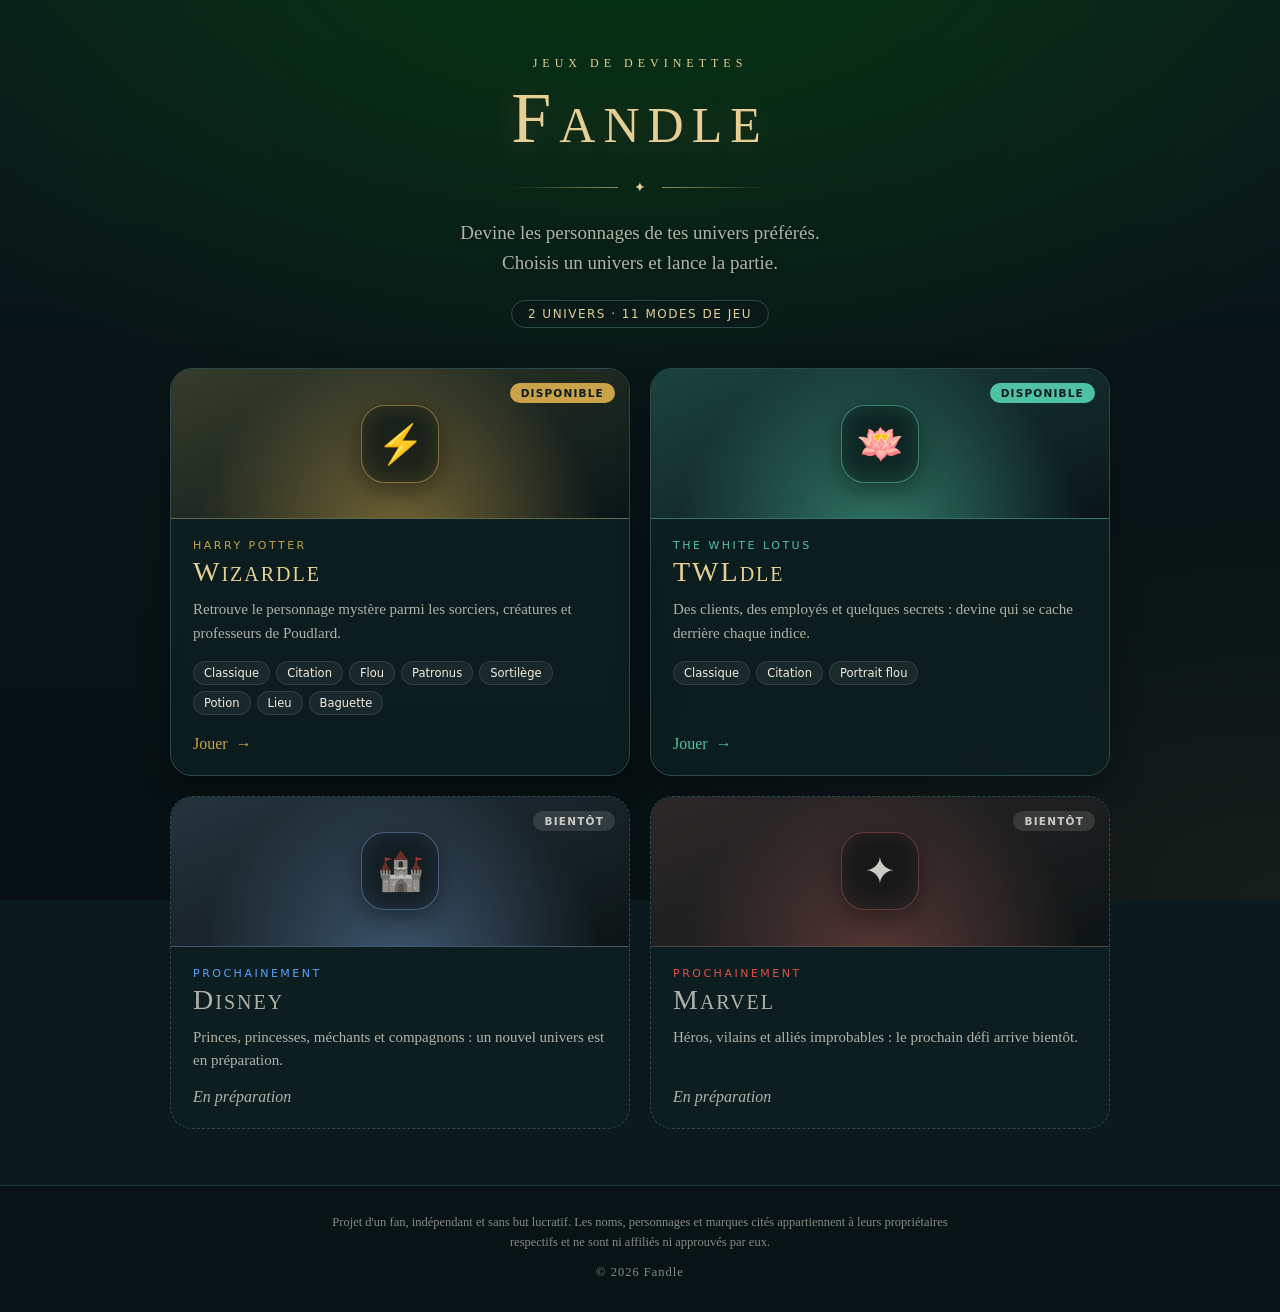
==== index.html @ a891fcd8 "[First Commit] - My project with hub/HP/TWL." ====
<!DOCTYPE html>
<html lang="fr">
<head>
  <meta charset="utf-8">
  <meta name="viewport" content="width=device-width, initial-scale=1, viewport-fit=cover">
  <meta name="theme-color" content="#0b1a1c">
  <title>Marsdle · Devine les personnages de tes univers préférés</title>
  <meta name="description" content="Une collection de jeux de devinettes inspirés de tes univers préférés : Harry Potter, The White Lotus et bien d'autres à venir.">
  <meta property="og:type" content="website">
  <meta property="og:title" content="Marsdle · Devine les personnages de tes univers préférés">
  <meta property="og:description" content="Jeux de devinettes quotidiens : modes Classique, Citation, Portrait flou et plus encore.">
  <link rel="icon" href="data:image/svg+xml,%3Csvg xmlns='http://www.w3.org/2000/svg' viewBox='0 0 100 100'%3E%3Ctext y='.9em' font-size='90'%3E%F0%9F%AA%B7%3C/text%3E%3C/svg%3E">
  <link rel="stylesheet" href="css/style.css">
</head>
<body>
  <div class="wallpaper" aria-hidden="true">
    <img src="images/fond.jpg" alt="" onerror="this.remove()">
  </div>

  <a class="skip" href="#univers">Aller aux jeux</a>

  <header class="hero">
    <p class="eyebrow">Jeux de devinettes</p>
    <h1 id="marque">Marsdle</h1>
    <div class="divider" aria-hidden="true"><span>✦</span></div>
    <p class="lead">Devine les personnages de tes univers préférés.<br>Choisis un univers et lance la partie.</p>
    <p class="stats" id="stats" aria-live="polite"></p>
  </header>

  <main id="univers" aria-labelledby="marque">
    <div class="grid" id="grille"></div>
  </main>

  <footer class="pied">
    <p>Projet d'un fan, indépendant et sans but lucratif. Les noms, personnages et marques cités appartiennent à leurs propriétaires respectifs et ne sont ni affiliés ni approuvés par eux.</p>
    <p class="copy">© <span id="annee"></span> Marsdle</p>
  </footer>

  <script src="js/univers.js"></script>
  <script src="js/main.js"></script>
</body>
</html>
---- css/style.css ----
/* =========================================================
   Fandle : page d'accueil (même direction artistique que les jeux)
   Teal profond, sable, or pâle, serif classique
   ========================================================= */

:root {
  box-sizing: border-box;
  --bg: #0b1a1c;
  --fg: #f1ecdd;
  --muted: rgba(241, 236, 221, .72);
  --card: rgba(13, 32, 34, .78);
  --bd: #2c4a4c;
  --gold: #e6cf94;
}

*, *::before, *::after { box-sizing: inherit; }

html { scroll-behavior: smooth; }

body {
  margin: 0;
  min-height: 100vh;
  display: flex;
  flex-direction: column;
  background: var(--bg);
  color: var(--fg);
  font-family: Georgia, "Palatino Linotype", serif;
  padding-top: env(safe-area-inset-top, 0px);
  padding-bottom: env(safe-area-inset-bottom, 0px);
  -webkit-font-smoothing: antialiased;
}

/* ---------- Fond ---------- */
.wallpaper {
  position: fixed;
  inset: 0;
  z-index: -1;
  overflow: hidden;
  background:
    radial-gradient(900px 520px at 50% -10%, hwb(135 2% 79%), transparent),
    radial-gradient(700px 400px at 100% 100%, rgba(230, 207, 148, .07), transparent),
    linear-gradient(#0b1a1c, #060f11);
}
.wallpaper img {
  position: absolute;
  top: 0;
  left: 50%;
  width: min(600px, 100vw);
  height: auto;
  max-width: none;
  transform: translateX(-50%);
  filter: brightness(.45);
  box-shadow: 0 0 40px rgba(0, 0, 0, .6);
  -webkit-mask-image: linear-gradient(to bottom, #000 88%, transparent);
  mask-image: linear-gradient(to bottom, #000 88%, transparent);
}

/* ---------- Accessibilité ---------- */
.skip {
  position: absolute;
  left: 12px;
  top: -60px;
  padding: 10px 14px;
  background: var(--gold);
  color: #1a1a1a;
  border-radius: 10px;
  z-index: 10;
  text-decoration: none;
}
.skip:focus { top: 12px; }

:focus-visible {
  outline: 2px solid var(--gold);
  outline-offset: 3px;
}

/* ---------- En-tête ---------- */
.hero {
  text-align: center;
  padding: 56px 20px 28px;
  max-width: 720px;
  margin: 0 auto;
}

.eyebrow {
  margin: 0 0 10px;
  font-size: 12px;
  letter-spacing: 5px;
  text-transform: uppercase;
  color: var(--gold);
  opacity: .85;
}

h1 {
  margin: 0;
  font-size: clamp(44px, 9vw, 72px);
  font-weight: 400;
  font-variant: small-caps;
  letter-spacing: 8px;
  line-height: 1.05;
  color: var(--gold);
  text-shadow: 0 2px 24px rgba(230, 207, 148, .25), 0 2px 16px rgba(0, 0, 0, .55);
}

.divider {
  display: flex;
  align-items: center;
  justify-content: center;
  gap: 16px;
  margin: 22px auto;
  max-width: 260px;
  color: var(--gold);
  font-size: 14px;
}
.divider::before, .divider::after {
  content: "";
  flex: 1;
  height: 1px;
  background: linear-gradient(to right, transparent, rgba(230, 207, 148, .6));
}
.divider::after { transform: scaleX(-1); }

.lead {
  margin: 0;
  font-size: clamp(16px, 2.4vw, 19px);
  line-height: 1.6;
  color: var(--muted);
  text-shadow: 0 1px 8px rgba(0, 0, 0, .6);
}

.stats {
  display: inline-block;
  margin: 22px 0 0;
  padding: 6px 16px;
  font-family: system-ui, sans-serif;
  font-size: 12px;
  letter-spacing: 1.5px;
  text-transform: uppercase;
  color: var(--gold);
  border: 1px solid var(--bd);
  border-radius: 999px;
  background: rgba(10, 26, 28, .6);
  backdrop-filter: blur(6px);
}
.stats:empty { display: none; }

/* ---------- Grille ---------- */
main {
  width: 100%;
  max-width: 980px;
  margin: 0 auto;
  padding: 12px 20px 56px;
  flex: 1;
}

.grid {
  display: grid;
  grid-template-columns: repeat(auto-fit, minmax(min(100%, 340px), 1fr));
  gap: 20px;
}

/* ---------- Carte d'univers ---------- */
.univers {
  --accent: var(--gold);
  position: relative;
  display: flex;
  flex-direction: column;
  overflow: hidden;
  color: inherit;
  text-decoration: none;
  background: var(--card);
  backdrop-filter: blur(8px);
  -webkit-backdrop-filter: blur(8px);
  border: 1px solid var(--bd);
  border-radius: 22px;
  box-shadow: 0 10px 30px rgba(0, 0, 0, .35);
  transition: transform .25s ease, border-color .25s ease, box-shadow .25s ease;
  -webkit-tap-highlight-color: transparent;
  touch-action: manipulation;
}

.univers:active { border-color: var(--accent); transform: scale(.99); }

@media (hover: hover) {
  a.univers:hover {
    transform: translateY(-4px);
    border-color: var(--accent);
    box-shadow: 0 16px 40px rgba(0, 0, 0, .45), 0 0 34px color-mix(in srgb, var(--accent) 30%, transparent);
  }
  a.univers:hover .u-icone { transform: scale(1.08); }
  a.univers:hover .u-cta i { transform: translateX(5px); }
}

/* Visuel : dégradé de la couleur d'accent, icône ou image */
.u-visuel {
  position: relative;
  height: 150px;
  display: flex;
  align-items: center;
  justify-content: center;
  overflow: hidden;
  background:
    radial-gradient(circle at 50% 120%, color-mix(in srgb, var(--accent) 55%, transparent), transparent 70%),
    linear-gradient(160deg, color-mix(in srgb, var(--accent) 22%, #0d2022), #0a1618);
  border-bottom: 1px solid color-mix(in srgb, var(--accent) 35%, var(--bd));
}

.u-image {
  position: absolute;
  inset: 0;
  width: 100%;
  height: 100%;
  object-fit: cover;
  filter: brightness(.7);
}

.u-icone {
  position: relative;
  display: flex;
  align-items: center;
  justify-content: center;
  width: 78px;
  height: 78px;
  font-size: 38px;
  border-radius: 24px;
  background: rgba(8, 20, 22, .72);
  border: 1px solid color-mix(in srgb, var(--accent) 60%, transparent);
  box-shadow: 0 8px 24px rgba(0, 0, 0, .4), inset 0 0 22px color-mix(in srgb, var(--accent) 20%, transparent);
  transition: transform .25s ease;
}

.u-badge {
  position: absolute;
  top: 14px;
  right: 14px;
  padding: 4px 11px;
  font-family: system-ui, sans-serif;
  font-size: 10.5px;
  font-weight: 600;
  letter-spacing: 1.2px;
  text-transform: uppercase;
  color: #0b1a1c;
  background: var(--accent);
  border-radius: 999px;
}

.u-corps {
  display: flex;
  flex-direction: column;
  flex: 1;
  padding: 20px 22px 22px;
}

.u-univers {
  margin: 0 0 4px;
  font-family: system-ui, sans-serif;
  font-size: 11px;
  letter-spacing: 2.5px;
  text-transform: uppercase;
  color: var(--accent);
}

.u-titre {
  margin: 0 0 10px;
  font-size: 28px;
  font-weight: 400;
  font-variant: small-caps;
  letter-spacing: 2px;
  color: var(--gold);
}

.u-desc {
  margin: 0 0 16px;
  font-size: 15px;
  line-height: 1.55;
  color: var(--muted);
}

.u-modes {
  display: flex;
  flex-wrap: wrap;
  gap: 6px;
  margin: 0 0 20px;
  padding: 0;
  list-style: none;
}
.u-modes li {
  padding: 4px 10px;
  font-family: system-ui, sans-serif;
  font-size: 11.5px;
  color: var(--fg);
  background: rgba(255, 255, 255, .06);
  border: 1px solid rgba(255, 255, 255, .1);
  border-radius: 999px;
}

.u-cta {
  margin-top: auto;
  display: inline-flex;
  align-items: center;
  gap: 8px;
  font-size: 16px;
  color: var(--accent);
}
.u-cta i { font-style: normal; transition: transform .25s ease; }

/* Univers à venir */
.univers.bientot {
  border-style: dashed;
  box-shadow: none;
}
.univers.bientot .u-visuel { filter: saturate(.55); opacity: .85; }
.univers.bientot .u-badge { color: var(--fg); background: rgba(255, 255, 255, .14); }
.univers.bientot .u-titre { color: var(--muted); }
.univers.bientot .u-cta { color: var(--muted); font-style: italic; }

/* ---------- Pied de page ---------- */
.pied {
  text-align: center;
  padding: 26px 20px calc(30px + env(safe-area-inset-bottom, 0px));
  border-top: 1px solid rgba(44, 74, 76, .6);
  background: rgba(6, 15, 17, .55);
  backdrop-filter: blur(6px);
  font-size: 12.5px;
  line-height: 1.6;
  color: rgba(241, 236, 221, .55);
}
.pied p { max-width: 640px; margin: 0 auto; }
.pied .copy { margin-top: 10px; letter-spacing: 1px; }

/* ---------- Animation d'entrée ---------- */
@media (prefers-reduced-motion: no-preference) {
  .hero > * { animation: monte .7s both ease-out; }
  .hero > *:nth-child(2) { animation-delay: .08s; }
  .hero > *:nth-child(3) { animation-delay: .16s; }
  .hero > *:nth-child(4) { animation-delay: .24s; }
  .hero > *:nth-child(5) { animation-delay: .32s; }
  .univers { animation: monte .7s both ease-out; }
  .univers:nth-child(1) { animation-delay: .25s; }
  .univers:nth-child(2) { animation-delay: .33s; }
  .univers:nth-child(3) { animation-delay: .41s; }
  .univers:nth-child(n+4) { animation-delay: .49s; }
}
@keyframes monte { from { opacity: 0; transform: translateY(14px); } to { opacity: 1; transform: none; } }

@media (max-width: 480px) {
  .hero { padding: 40px 16px 20px; }
  h1 { letter-spacing: 5px; }
  main { padding: 8px 14px 40px; }
  .grid { gap: 16px; }
  .u-visuel { height: 130px; }
}
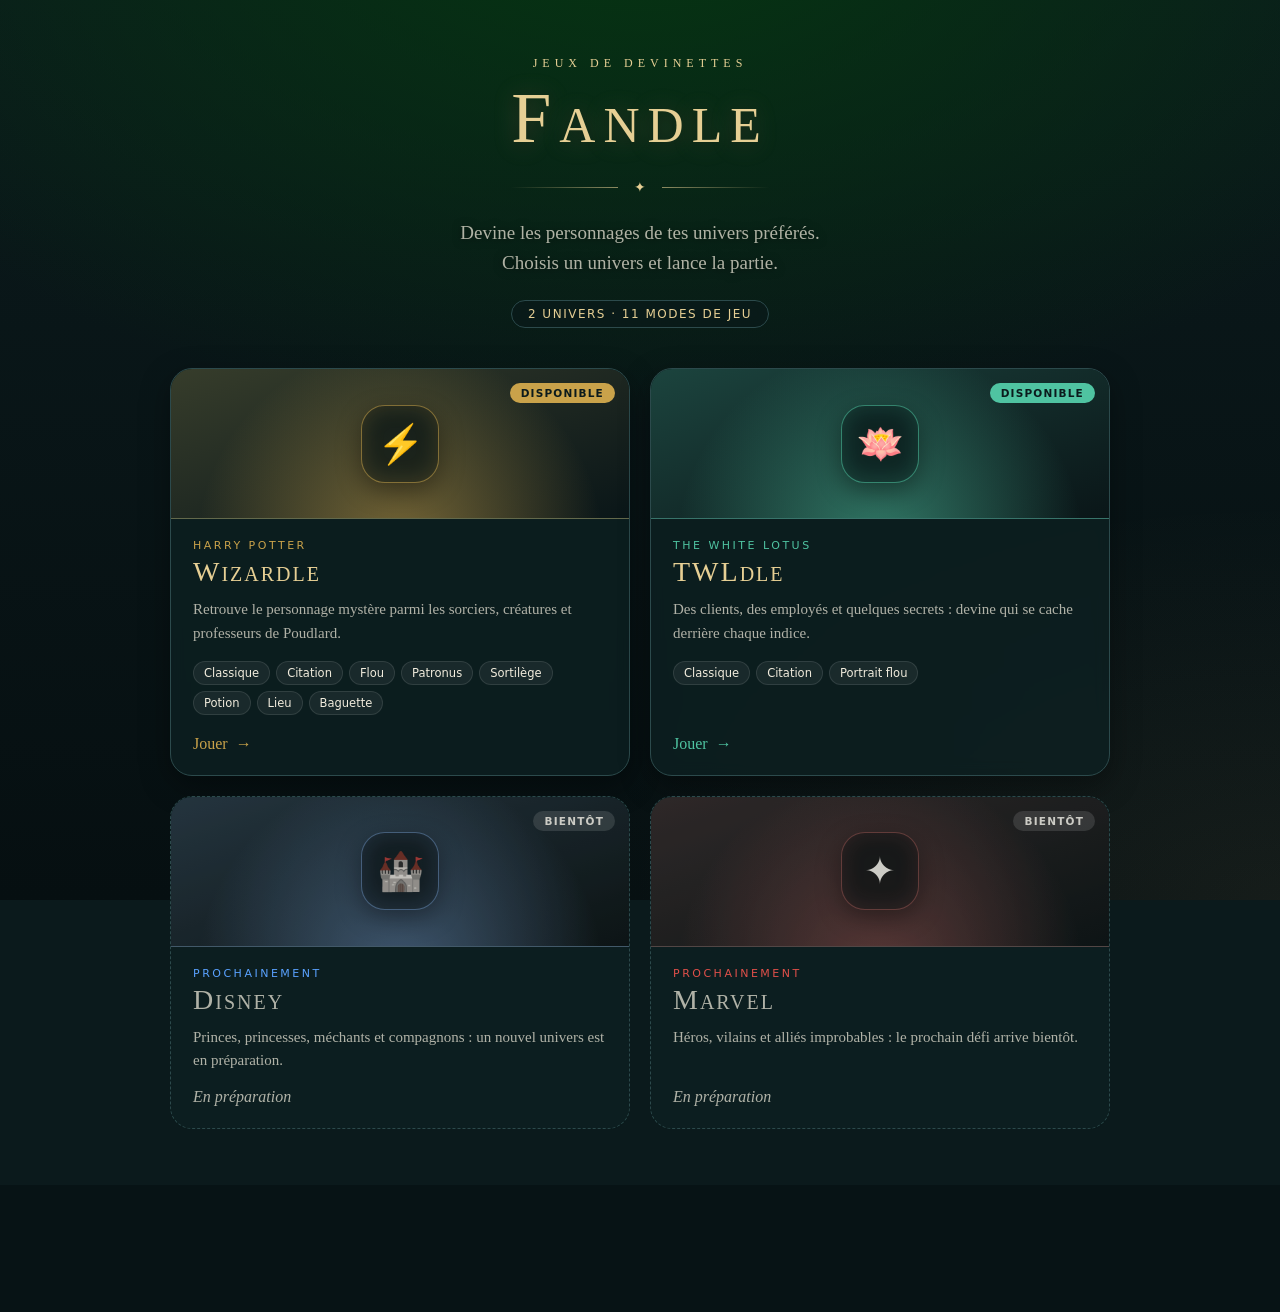
==== commit 12d788c8: "[2] - Logo Hub." ====
--- a/index.html
+++ b/index.html
@@ -9,7 +9,9 @@
   <meta property="og:type" content="website">
   <meta property="og:title" content="Marsdle · Devine les personnages de tes univers préférés">
   <meta property="og:description" content="Jeux de devinettes quotidiens : modes Classique, Citation, Portrait flou et plus encore.">
-  <link rel="icon" href="data:image/svg+xml,%3Csvg xmlns='http://www.w3.org/2000/svg' viewBox='0 0 100 100'%3E%3Ctext y='.9em' font-size='90'%3E%F0%9F%AA%B7%3C/text%3E%3C/svg%3E">
+  <link rel="icon" href="images/logo.png" sizes="32x32" href="/assets/icons/favicon-32x32.png">
+  <link rel="icon" href="images/logo.png">
+  <link rel="apple-touch-icon" href=" images/logo.png">
   <link rel="stylesheet" href="css/style.css">
 </head>
 <body>
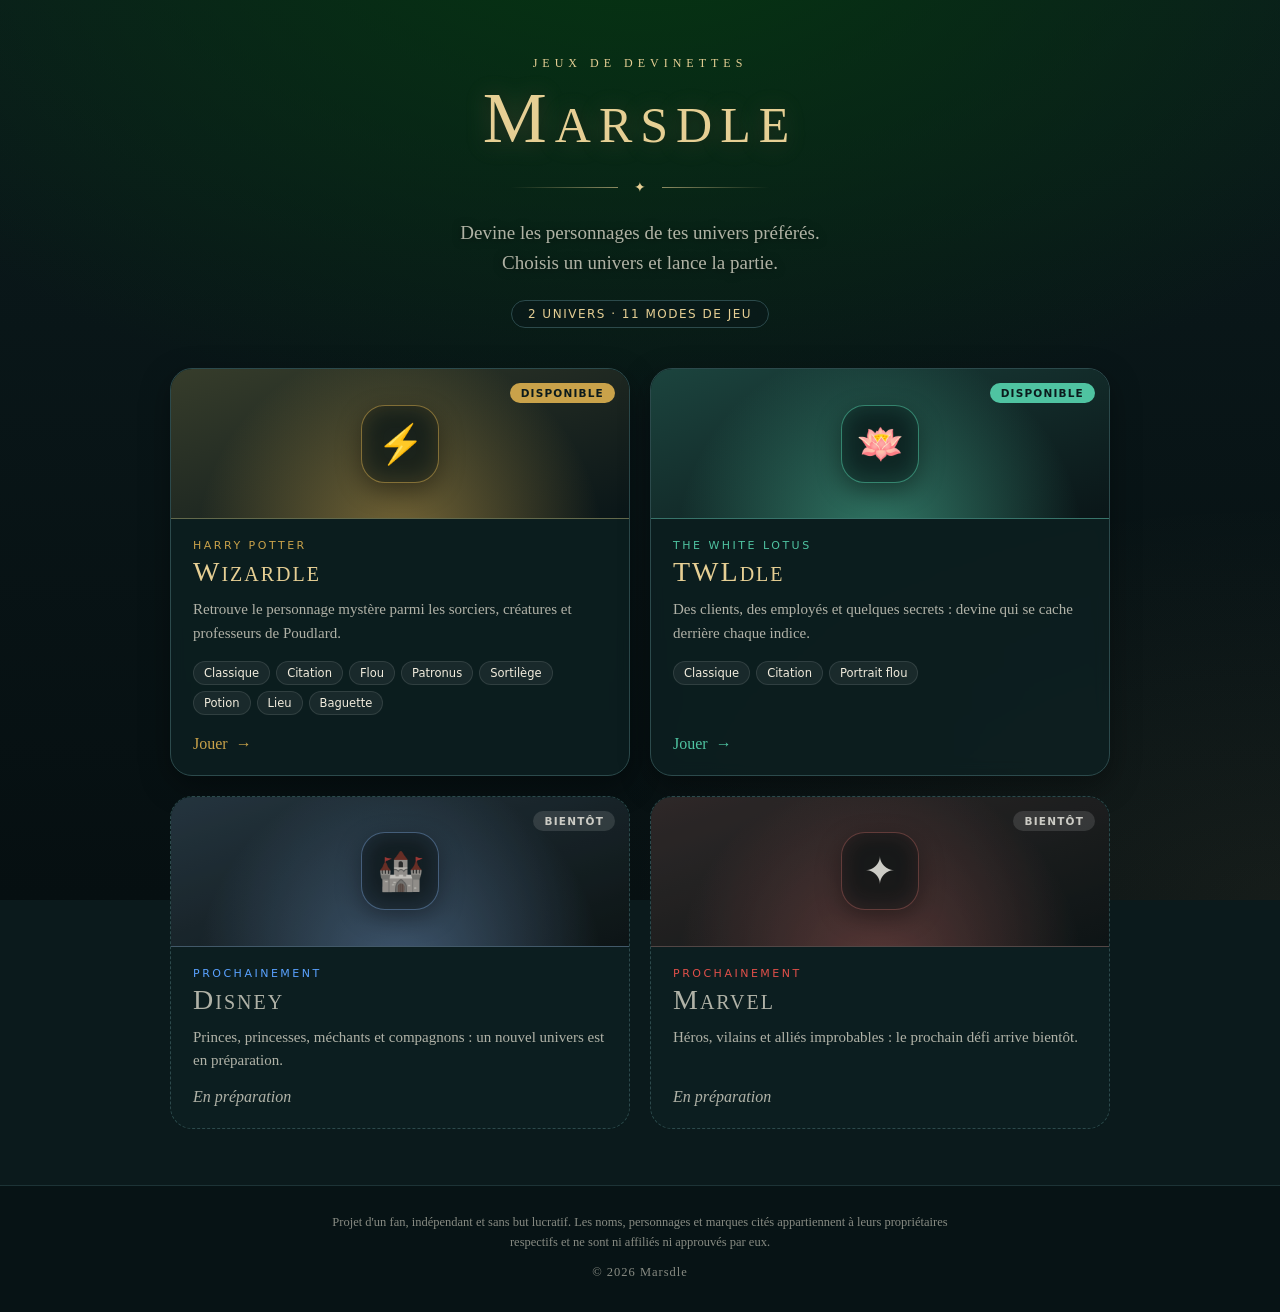
==== commit d579dfd8: "[3] Name Title and some fix things." ====
--- a/index.html
+++ b/index.html
@@ -9,7 +9,7 @@
   <meta property="og:type" content="website">
   <meta property="og:title" content="Marsdle · Devine les personnages de tes univers préférés">
   <meta property="og:description" content="Jeux de devinettes quotidiens : modes Classique, Citation, Portrait flou et plus encore.">
-  <link rel="icon" href="images/logo.png" sizes="32x32" href="/assets/icons/favicon-32x32.png">
+  <link rel="icon" href="images/logo.png" sizes="32x32">
   <link rel="icon" href="images/logo.png">
   <link rel="apple-touch-icon" href=" images/logo.png">
   <link rel="stylesheet" href="css/style.css">
